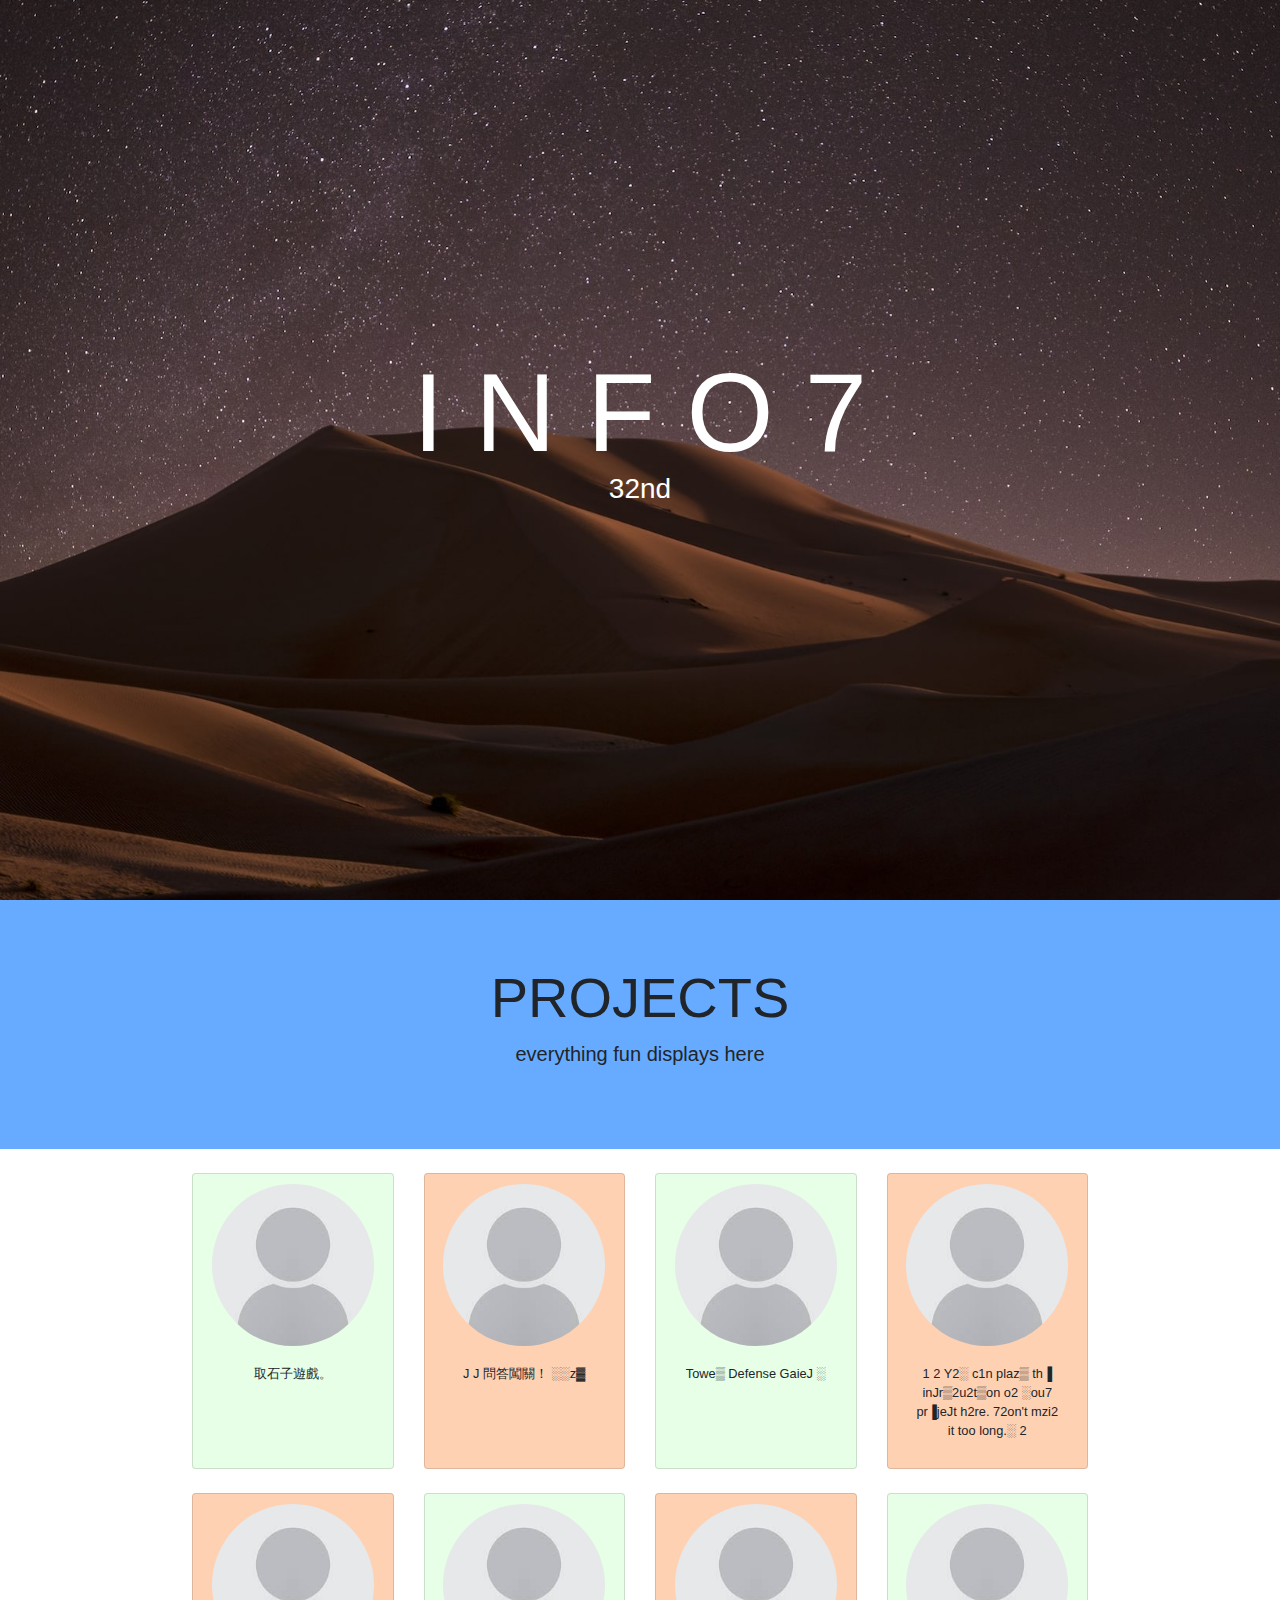
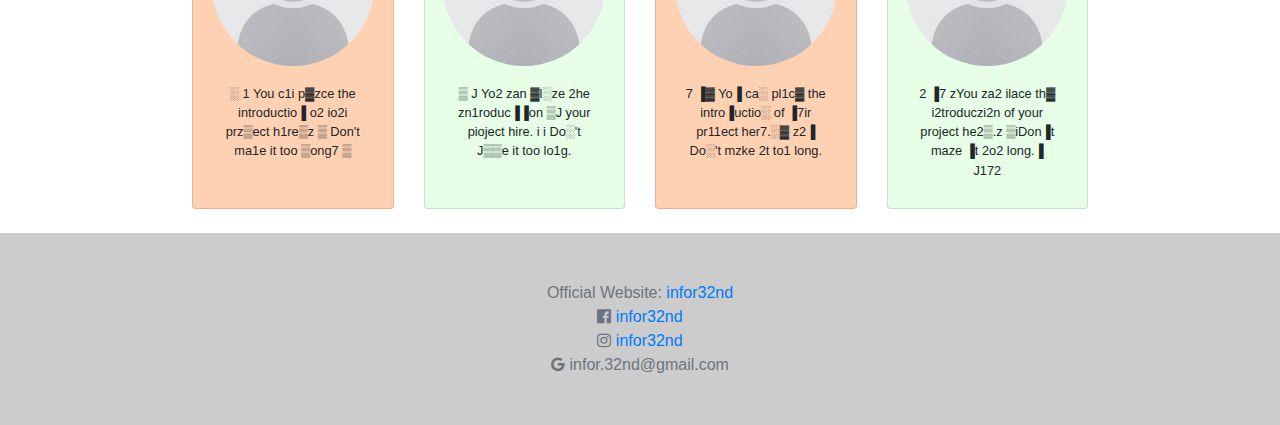
==== index.html @ d8b1f704 "Update and rename UI.html to index.html" ====
<!DOCTYPE html>
<head>
	<meta charset="UTF-8">
	<meta name="description" content="infor32nd project website(main page)">
	<meta name="keywords" content="HTML,CSS,JavaScript">
	<meta name="author" content="thomas wang">
	<meta name="viewport" content="width=device-width, initial-scale=1">
	<title>infor games</title>
	<link rel="stylesheet" href="https://stackpath.bootstrapcdn.com/bootstrap/4.3.1/css/bootstrap.min.css" integrity="sha384-ggOyR0iXCbMQv3Xipma34MD+dH/1fQ784/j6cY/iJTQUOhcWr7x9JvoRxT2MZw1T" crossorigin="anonymous"><!--bootstrap library-->
	<link rel="stylesheet" href="style.css"><!--css-->
	<link rel="stylesheet" href="https://cdnjs.cloudflare.com/ajax/libs/font-awesome/4.7.0/css/font-awesome.min.css"><!--font awesome-icon library-->
	<script src="https://ajax.googleapis.com/ajax/libs/jquery/3.4.1/jquery.min.js"></script><!--jQuery library-->

	<!-- <link rel="stylesheet" href="https://maxcdn.bootstrapcdn.com/bootstrap/3.3.7/css/bootstrap.min.css"> -->
	
	<script src="baffle.js"></script>
	<script src="main.js"></script>
	<script src="https://maxcdn.bootstrapcdn.com/bootstrap/3.3.7/js/bootstrap.min.js"></script>
	<link href="style.css" rel="stylesheet" />
</head>

<body onload="init()">
	<div id="home">
		<div class="landing-text">
			<div class="container container-table" id = "titlebox">
				<div class="row vertical-center-row">
					<div class="container-fluid p-3 p-md-5">
						<h1 id="title-text">I N F O R</h1>
						<h3 class="h332">32nd</h3>
						<br>
					</div>
				</div>
			</div>
			
		</div>
	</div>
	<center><div class="cont">
		<div class="jumbotron-fluid" style="padding: 4rem;background: #0073ff99">
			<div class="container">
				<h1 class="display-4">PROJECTS</h1>
				<p class="lead">everything fun displays here</p>
			</div>
		</div>
		<br>
		<div style="width: 70%">
			<div class="card-deck">
				<div class="rounded card bk" style="background: #e6ffe6">
					<div class="card-body" onclick="window.open('https://infor32.github.io/Nim/index')">
						<img src="usericon.jpg" alt="project" class="icon">
						<p class="pjit" style="margin: 10%">
							取石子遊戲。
						</p>
					</div>
				</div>
				<div class="rounded card bk" style="background: #ffd1b3">
					<div class="card-body" onclick="window.open('https://slides.com/tim25871014/deck')">
						<img src="usericon.jpg" alt="project" class="icon">
						<p class="pjit" style="margin: 10%">
							問答闖關！
						</p>
					</div>
				</div>
				<div class="rounded card bk" style="background: #e6ffe6">
					<div class="card-body" onclick="window.open('https://infor32.github.io/TDgame/')">
						<img src="usericon.jpg" alt="project" class="icon">
						<p class="pjit" style="margin: 10%">
							Tower Defense Game.
						</p>
					</div>
				</div>
				<div class="rounded card bk" style="background: #ffd1b3">
					<div class="card-body">
						<img src="usericon.jpg" alt="project" class="icon">
						<p class="pjit" style="margin: 10%">
							You can place the introduction of your project here.<br>
							Don't make it too long.
						</p>
					</div>
				</div>
			</div>
			<br>
			<div class="card-deck">
				<div class="rounded card bk" style="background: #ffd1b3">
					<div class="card-body">
						<img src="usericon.jpg" alt="project" class="icon">
						<p class="pjit" style="margin: 10%">
							You can place the introduction of your project here.<br>
							Don't make it too long.
						</p>
					</div>
				</div>
				<div class="rounded card bk" style="background: #e6ffe6">
					<div class="card-body">
						<img src="usericon.jpg" alt="project" class="icon">
						<p class="pjit" style="margin: 10%">
							You can place the introduction of your project here.<br>
							Don't make it too long.
						</p>
					</div>
				</div>
				<div class="rounded card bk" style="background: #ffd1b3">
					<div class="card-body">
						<img src="usericon.jpg" alt="project" class="icon">
						<p class="pjit" style="margin: 10%">
							You can place the introduction of your project here.<br>
							Don't make it too long.
						</p>
					</div>
				</div>
				<div class="rounded card bk" style="background: #e6ffe6">
					<div class="card-body">
						<img src="usericon.jpg" alt="project" class="icon">
						<p class="pjit" style="margin: 10%">
							You can place the introduction of your project here.<br>
							Don't make it too long.
						</p>
					</div>
				</div>
			</div>
		</div>
		<br>
		<footer class="bd-footer text-muted" style="background: #cccccc">
			<div class="container-fluid p-3 p-md-5">
				<div>
					Official Website: <a href="https://www.infor.org">infor32nd</a>
				</div>
				<div>
					<i class="fa fa-facebook-official"></i>  <a href="https://www.facebook.com/infor.32nd/">infor32nd</a>
				</div>
				<div>
					<i class="fa fa-instagram"></i>  <a href="https://www.instagram.com/infor32nd/">infor32nd</a>
				</div>
				<div>
					<i class="fa fa-google"></i>  infor.32nd@gmail.com</a>
				</div>
			</div>
		</footer>
	</div></center>
</body>
</html>
---- style.css ----
@import url('https://fonts.googleapis.com/css?family=Montserrat:400');
html,body {
	height: 100%;
	width: 100%;
}
#title-text{
	font-family: 'Consolas', sans-serif;
	font-size: 700%;
	line-height: .9;
}
#home {
	background: url(sand-mountain.jpg) no-repeat 50% 50%;
	display: table;
	height: 100%;
	width: 100%;
	background-size: cover;
	color: #FFF;
	font-family: sans-serif;
}
.landing-text {
	display: table-cell;
	vertical-align: middle;
	text-align: center;
}
.h33 {
	font-family: 'Consolas', sans-serif;
	font-size: 260%;
	font-weight: 500;
	line-height: 1.2;
}
.btn-default {
	background-color: #FFF;
	color: #36342F;
	font-size: 160%;
}
.btn-default:hover {
	color: #FFF;
	background-color: #36342F;
}
@media (max-width: 768px) {
	#title-box {
		font-size: 350%;
	}
	.h33 {
		font-size: 150%;
	}
	.btn-default {
		font-size: 120%;
	}
}


.cont{
	font-family: "Comic Sans MS", cursive, sans-serif;
}
.bk{
	width: 100%;
}
.bk:hover{
	box-shadow: 0 12px 16px 0 rgba(0,0,0,0.24),0 17px 50px 0 rgba(0,0,0,0.19);
}
.card-body{
	padding: 5%;
}
.icon{
	width: 90%;
	height: auto;
	border-radius: 50%;
}
.pjit{
	font-size: 80%;
}
.fa-facebook {
  background: #3B5998;
  color: white;
}
---- style.css ----
@import url('https://fonts.googleapis.com/css?family=Montserrat:400');
html,body {
	height: 100%;
	width: 100%;
}
#title-text{
	font-family: 'Consolas', sans-serif;
	font-size: 700%;
	line-height: .9;
}
#home {
	background: url(sand-mountain.jpg) no-repeat 50% 50%;
	display: table;
	height: 100%;
	width: 100%;
	background-size: cover;
	color: #FFF;
	font-family: sans-serif;
}
.landing-text {
	display: table-cell;
	vertical-align: middle;
	text-align: center;
}
.h33 {
	font-family: 'Consolas', sans-serif;
	font-size: 260%;
	font-weight: 500;
	line-height: 1.2;
}
.btn-default {
	background-color: #FFF;
	color: #36342F;
	font-size: 160%;
}
.btn-default:hover {
	color: #FFF;
	background-color: #36342F;
}
@media (max-width: 768px) {
	#title-box {
		font-size: 350%;
	}
	.h33 {
		font-size: 150%;
	}
	.btn-default {
		font-size: 120%;
	}
}


.cont{
	font-family: "Comic Sans MS", cursive, sans-serif;
}
.bk{
	width: 100%;
}
.bk:hover{
	box-shadow: 0 12px 16px 0 rgba(0,0,0,0.24),0 17px 50px 0 rgba(0,0,0,0.19);
}
.card-body{
	padding: 5%;
}
.icon{
	width: 90%;
	height: auto;
	border-radius: 50%;
}
.pjit{
	font-size: 80%;
}
.fa-facebook {
  background: #3B5998;
  color: white;
}
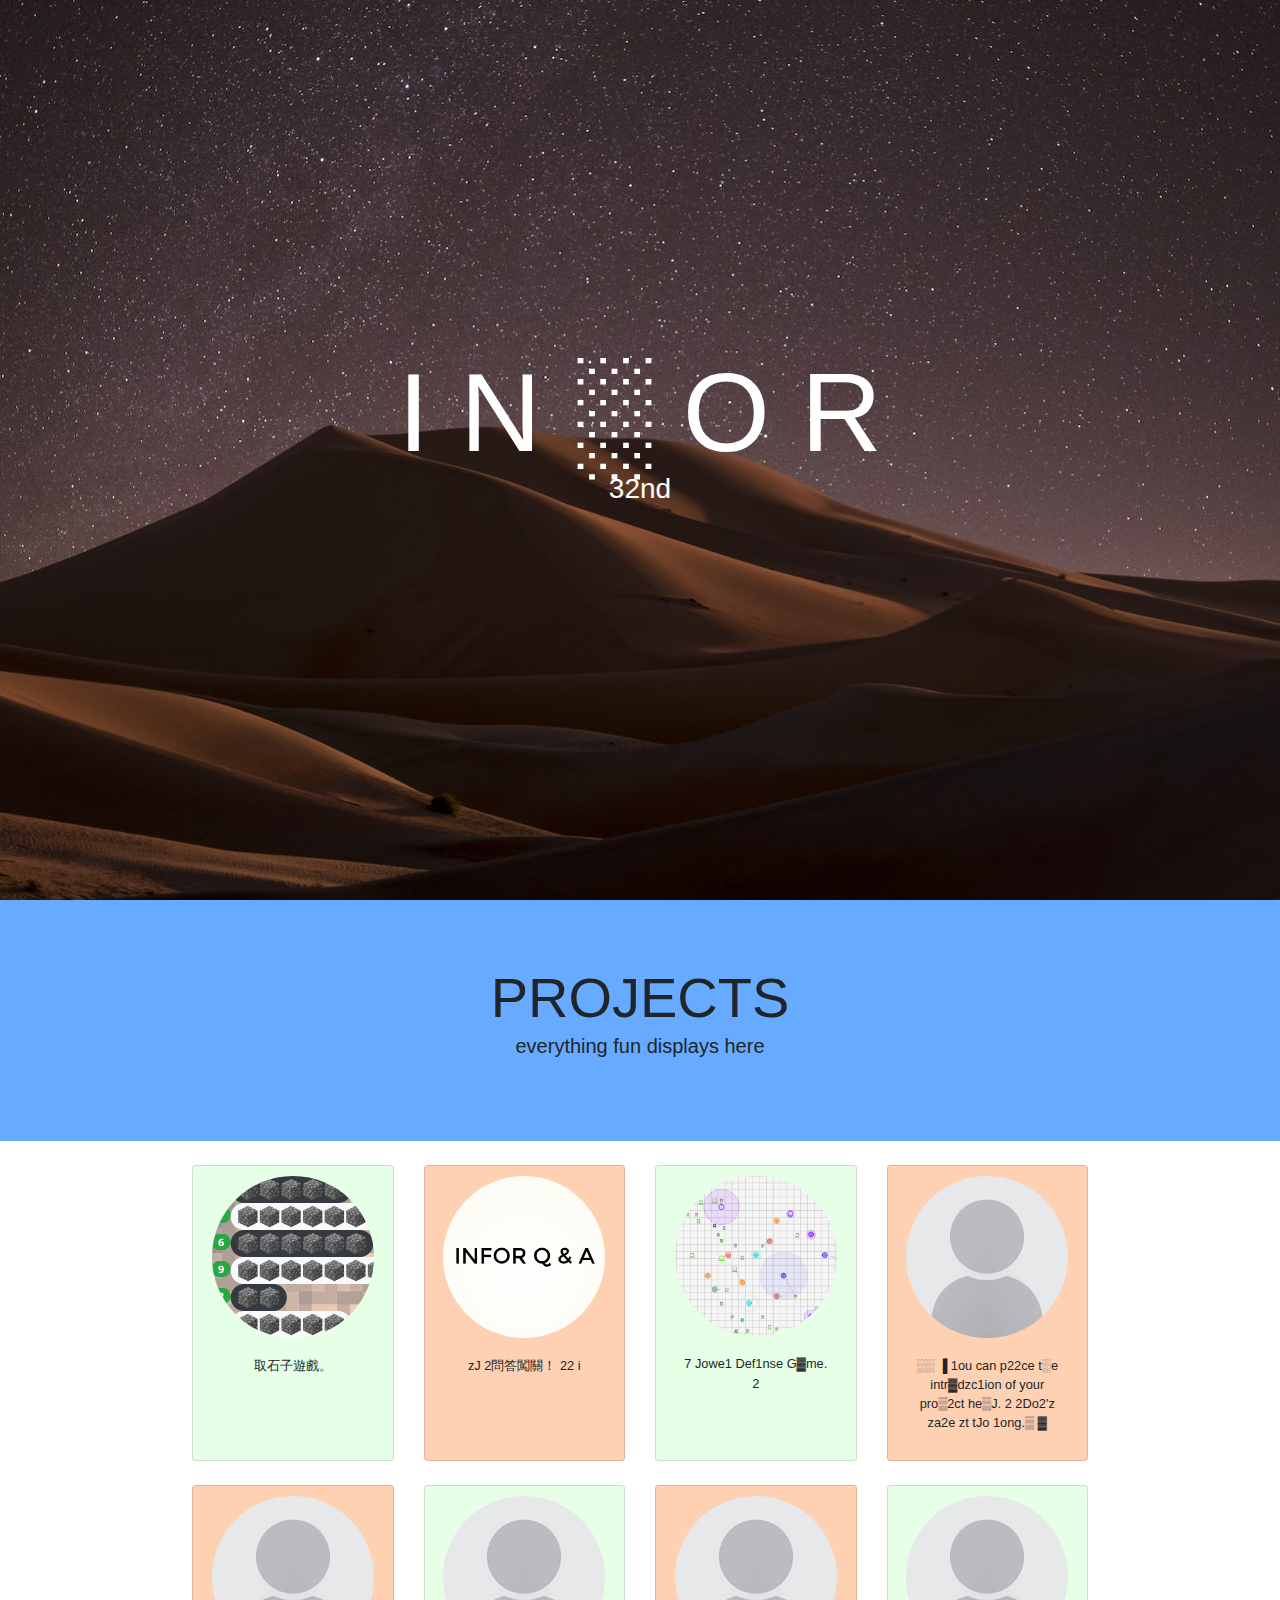
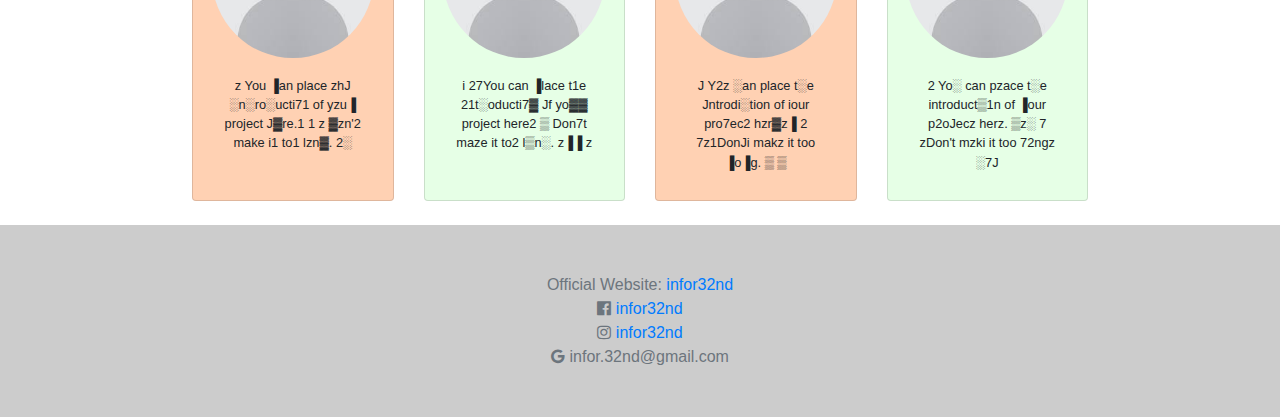
==== commit 648d90d3: "Rename UI.html to index.html" ====
--- a/index.html
+++ b/index.html
@@ -37,7 +37,7 @@
 	<center><div class="cont">
 		<div class="jumbotron-fluid" style="padding: 4rem;background: #0073ff99">
 			<div class="container">
-				<h1 class="display-4">PROJECTS</h1>
+				<h1 class="display-4" style="margin: 0%">PROJECTS</h1>
 				<p class="lead">everything fun displays here</p>
 			</div>
 		</div>
@@ -46,7 +46,7 @@
 			<div class="card-deck">
 				<div class="rounded card bk" style="background: #e6ffe6">
 					<div class="card-body" onclick="window.open('https://infor32.github.io/Nim/index')">
-						<img src="usericon.jpg" alt="project" class="icon">
+						<img src="rock.PNG" alt="project" class="icon">
 						<p class="pjit" style="margin: 10%">
 							取石子遊戲。
 						</p>
@@ -54,7 +54,7 @@
 				</div>
 				<div class="rounded card bk" style="background: #ffd1b3">
 					<div class="card-body" onclick="window.open('https://slides.com/tim25871014/deck')">
-						<img src="usericon.jpg" alt="project" class="icon">
+						<img src="Q&A.PNG" alt="project" class="icon">
 						<p class="pjit" style="margin: 10%">
 							問答闖關！
 						</p>
@@ -62,7 +62,7 @@
 				</div>
 				<div class="rounded card bk" style="background: #e6ffe6">
 					<div class="card-body" onclick="window.open('https://infor32.github.io/TDgame/')">
-						<img src="usericon.jpg" alt="project" class="icon">
+						<img src="TDgame.PNG" alt="project" class="icon">
 						<p class="pjit" style="margin: 10%">
 							Tower Defense Game.
 						</p>
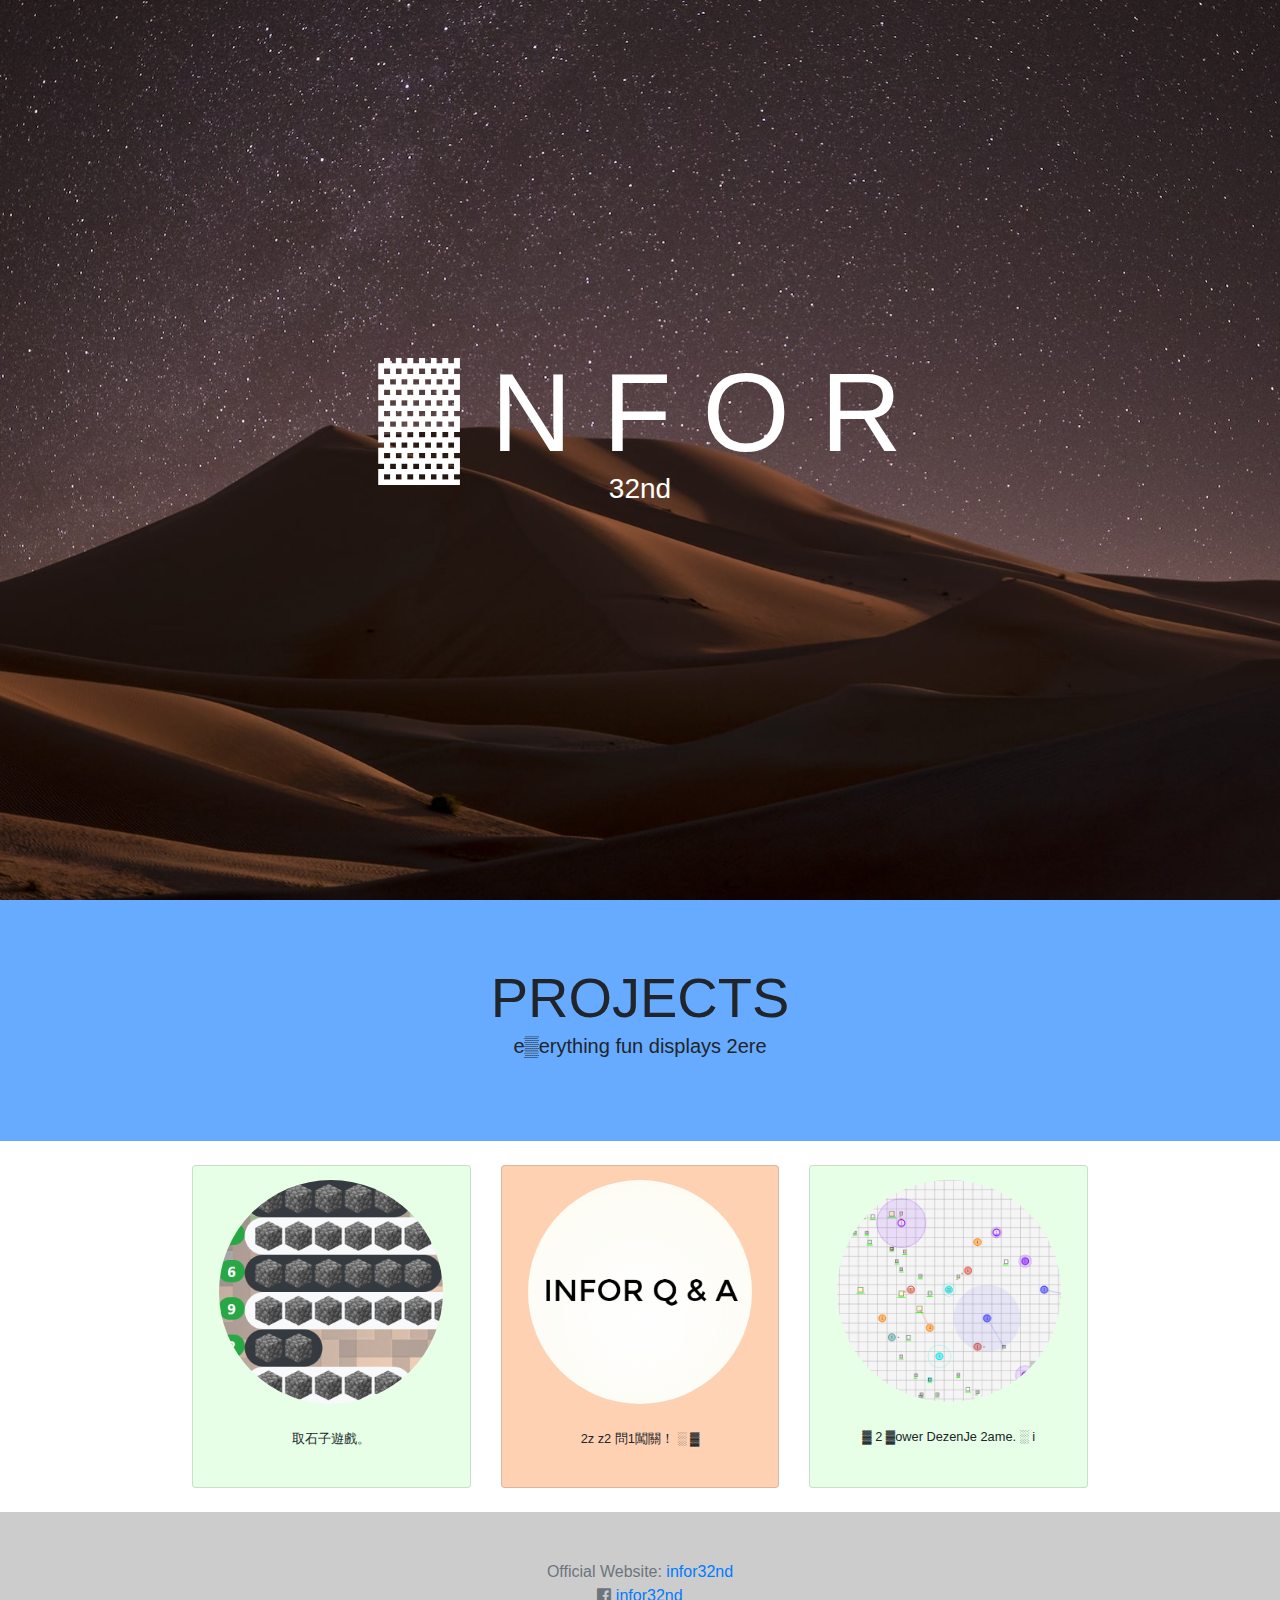
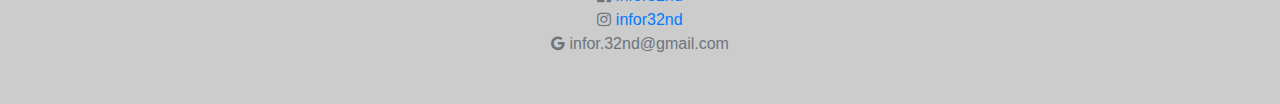
==== commit 0786dbfb: "Update index.html" ====
--- a/index.html
+++ b/index.html
@@ -68,54 +68,6 @@
 						</p>
 					</div>
 				</div>
-				<div class="rounded card bk" style="background: #ffd1b3">
-					<div class="card-body">
-						<img src="usericon.jpg" alt="project" class="icon">
-						<p class="pjit" style="margin: 10%">
-							You can place the introduction of your project here.<br>
-							Don't make it too long.
-						</p>
-					</div>
-				</div>
-			</div>
-			<br>
-			<div class="card-deck">
-				<div class="rounded card bk" style="background: #ffd1b3">
-					<div class="card-body">
-						<img src="usericon.jpg" alt="project" class="icon">
-						<p class="pjit" style="margin: 10%">
-							You can place the introduction of your project here.<br>
-							Don't make it too long.
-						</p>
-					</div>
-				</div>
-				<div class="rounded card bk" style="background: #e6ffe6">
-					<div class="card-body">
-						<img src="usericon.jpg" alt="project" class="icon">
-						<p class="pjit" style="margin: 10%">
-							You can place the introduction of your project here.<br>
-							Don't make it too long.
-						</p>
-					</div>
-				</div>
-				<div class="rounded card bk" style="background: #ffd1b3">
-					<div class="card-body">
-						<img src="usericon.jpg" alt="project" class="icon">
-						<p class="pjit" style="margin: 10%">
-							You can place the introduction of your project here.<br>
-							Don't make it too long.
-						</p>
-					</div>
-				</div>
-				<div class="rounded card bk" style="background: #e6ffe6">
-					<div class="card-body">
-						<img src="usericon.jpg" alt="project" class="icon">
-						<p class="pjit" style="margin: 10%">
-							You can place the introduction of your project here.<br>
-							Don't make it too long.
-						</p>
-					</div>
-				</div>
 			</div>
 		</div>
 		<br>
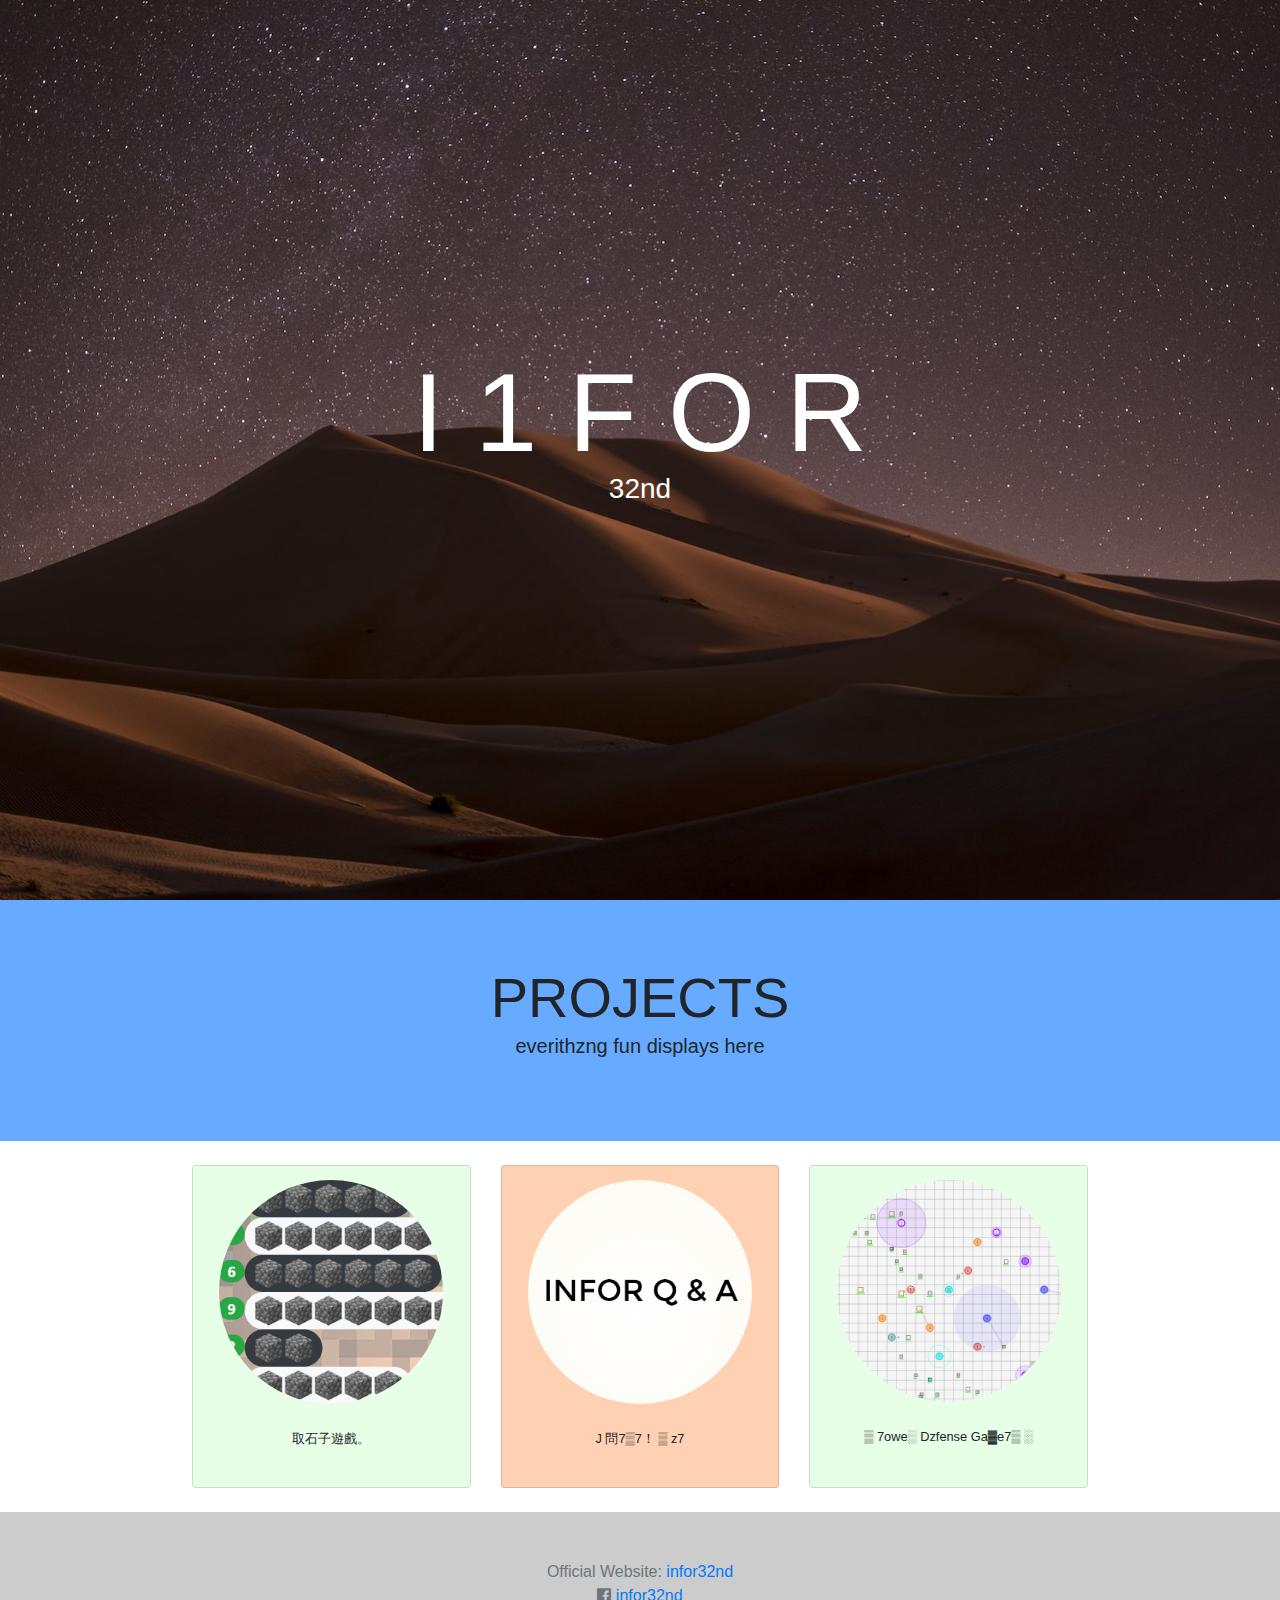
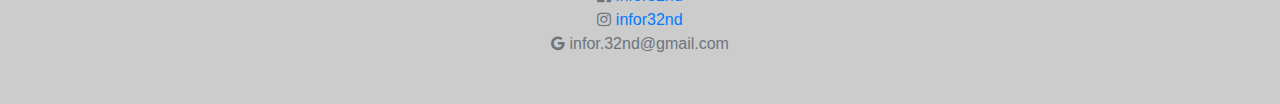
==== commit 38f4a177: "Update index.html" ====
--- a/index.html
+++ b/index.html
@@ -35,7 +35,7 @@
 		</div>
 	</div>
 	<center><div class="cont">
-		<div class="jumbotron-fluid" style="padding: 4rem;background: #0073ff99">
+		<div class="jumbotron-fluid" style="padding: 4rem;margin: 0%;background: #0073ff99">
 			<div class="container">
 				<h1 class="display-4" style="margin: 0%">PROJECTS</h1>
 				<p class="lead">everything fun displays here</p>
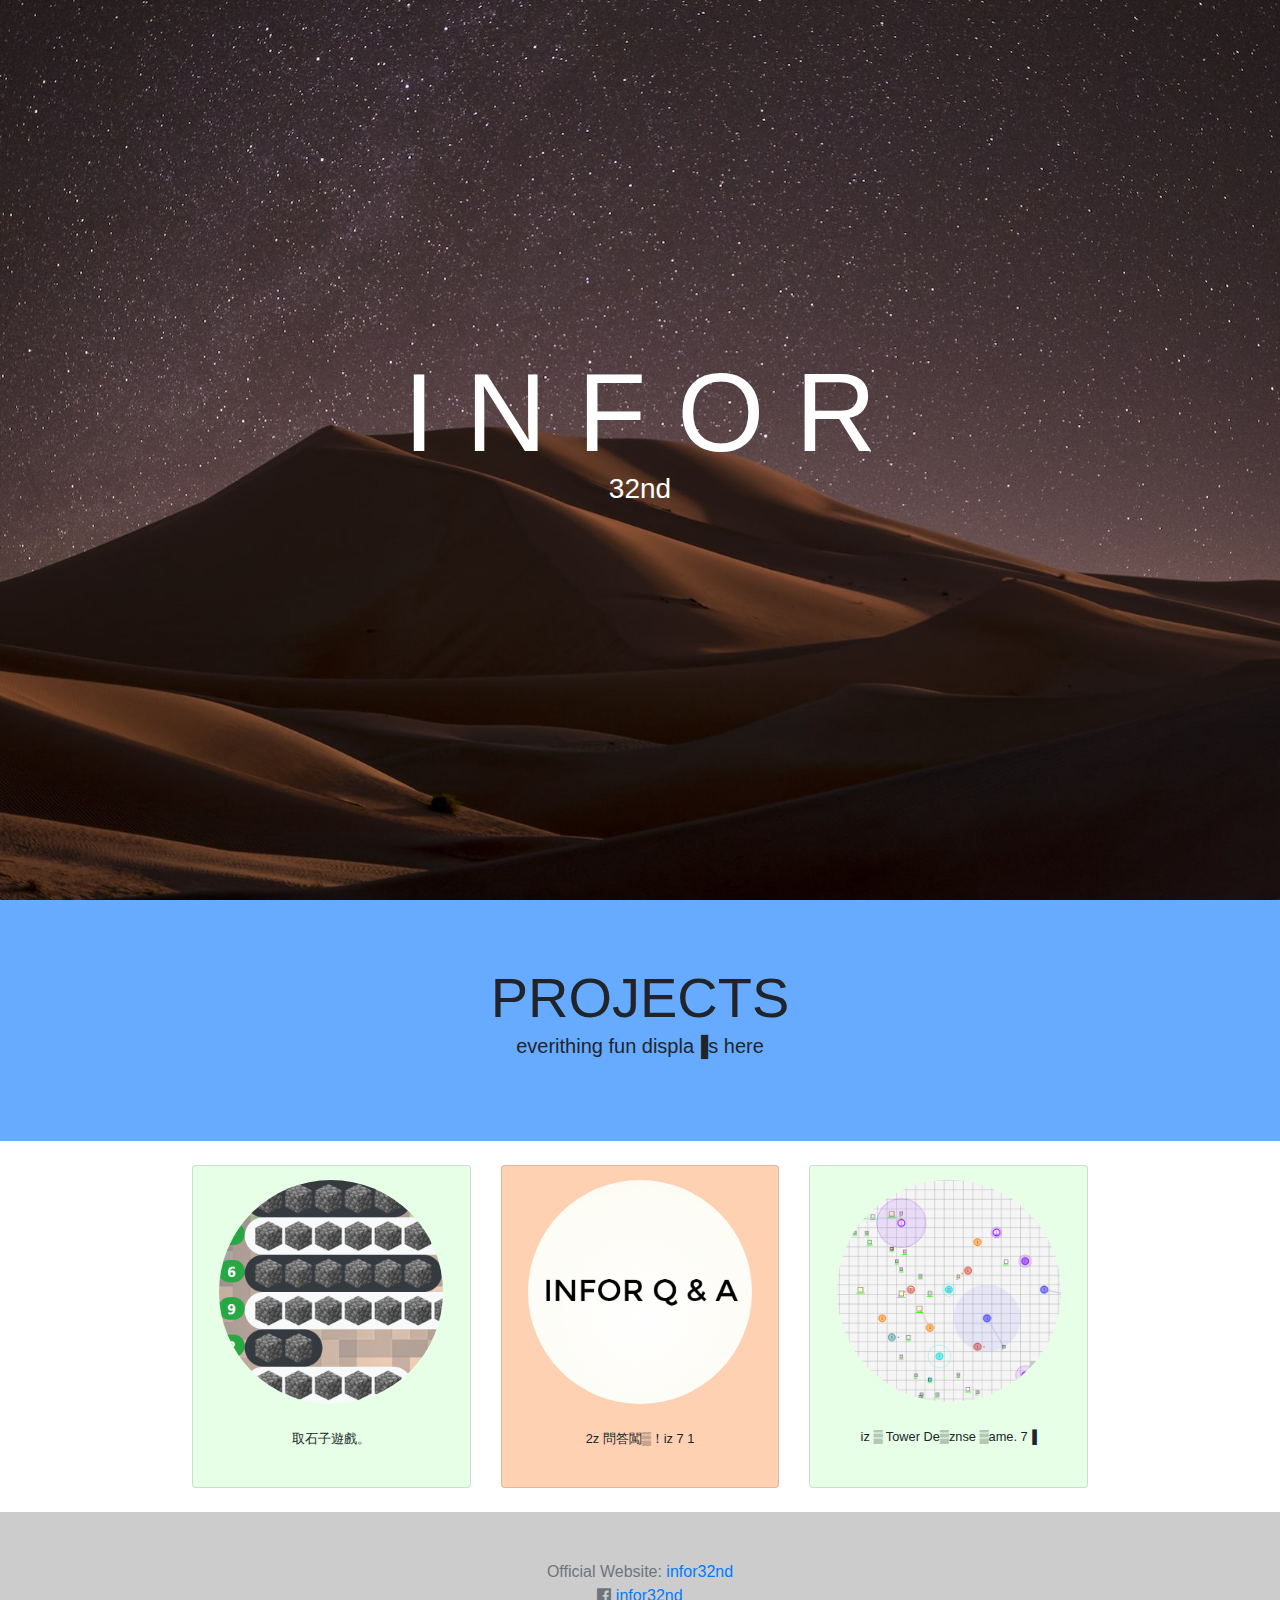
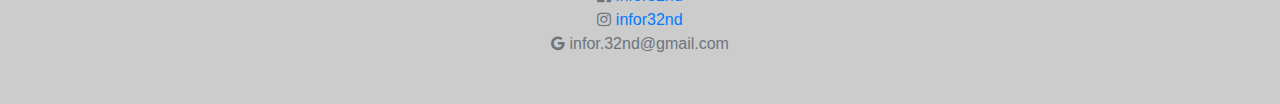
==== commit 40f9a247: "Update index.html" ====
--- a/index.html
+++ b/index.html
@@ -35,7 +35,7 @@
 		</div>
 	</div>
 	<center><div class="cont">
-		<div class="jumbotron-fluid" style="padding: 4rem;margin: 0%;background: #0073ff99">
+		<div class="jumbotron-fluid" style="padding: 4rem;margin: 0;background: #0073ff99">
 			<div class="container">
 				<h1 class="display-4" style="margin: 0%">PROJECTS</h1>
 				<p class="lead">everything fun displays here</p>
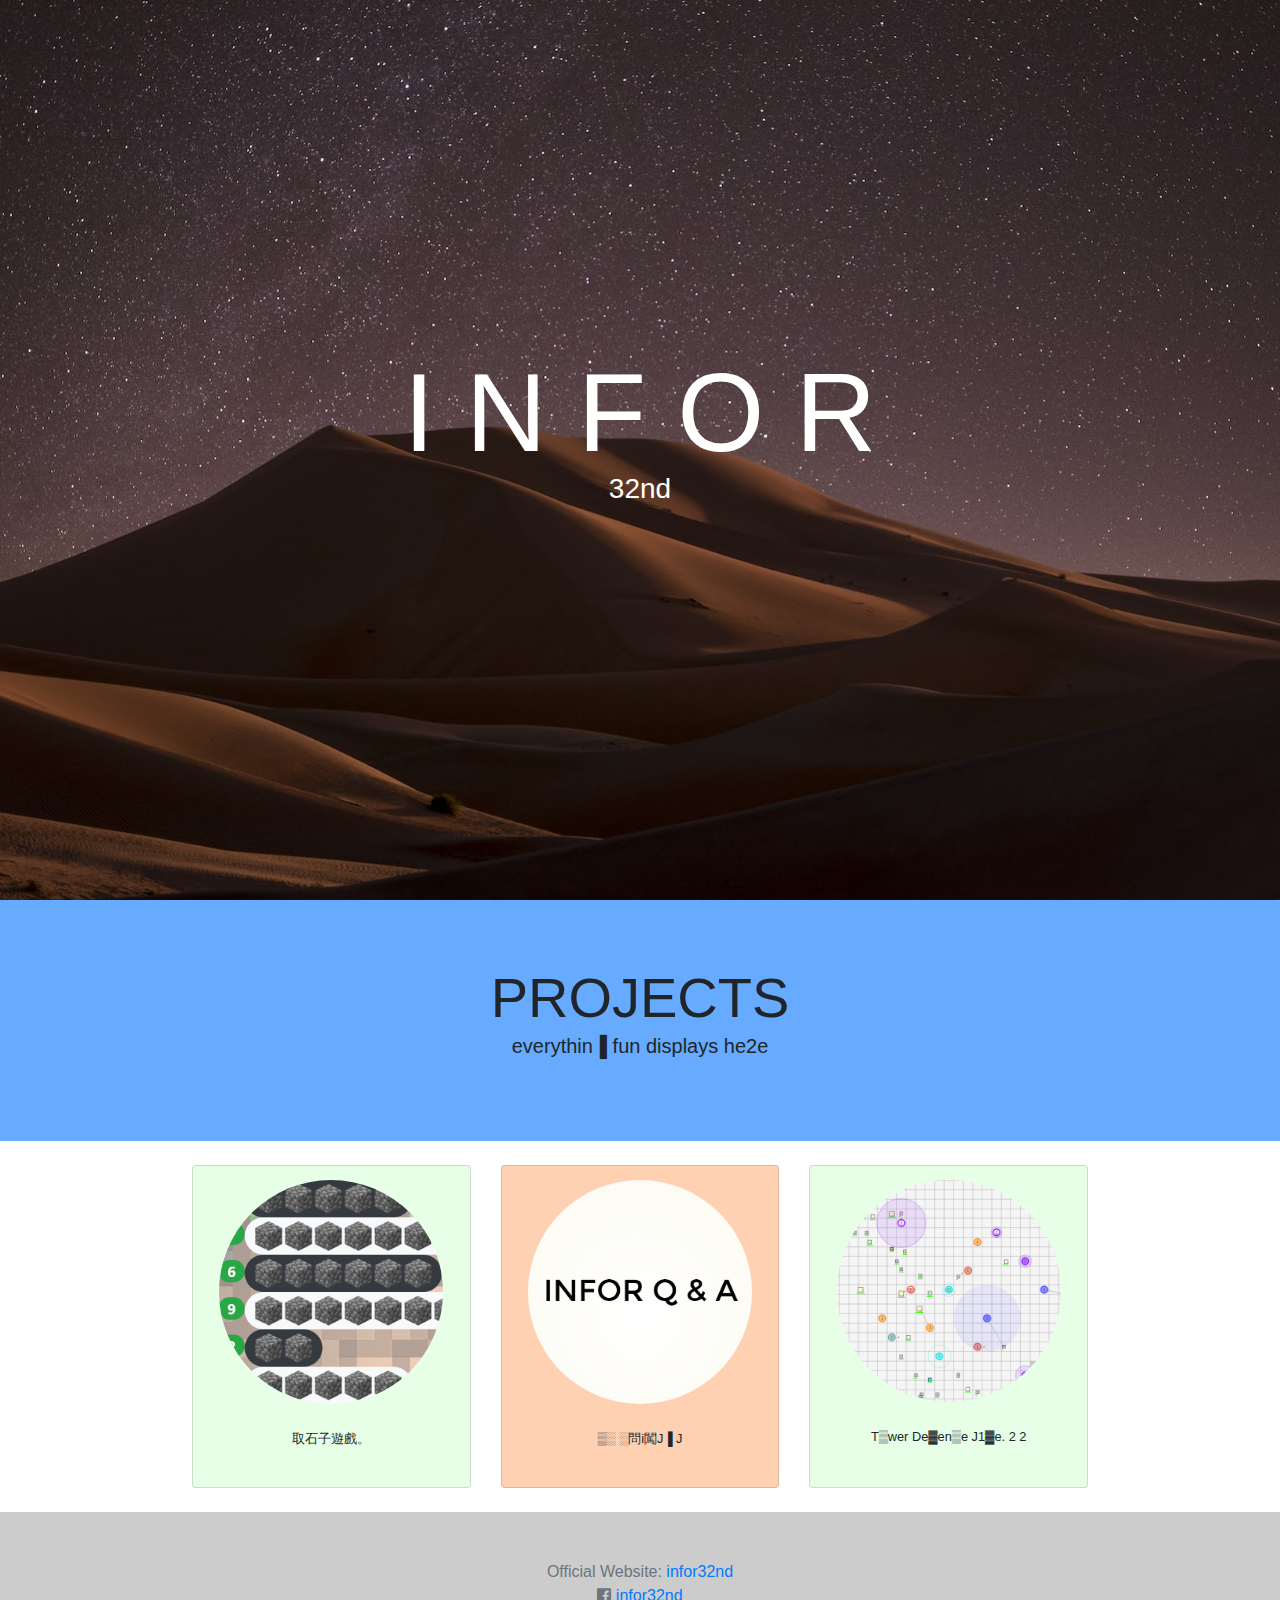
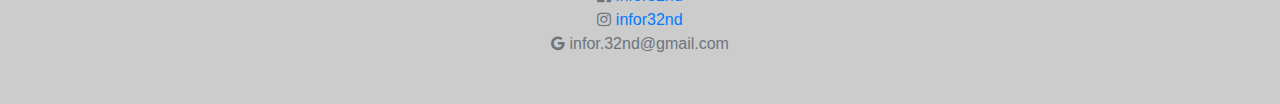
==== commit 948c8008: "Update index.html" ====
--- a/index.html
+++ b/index.html
@@ -35,7 +35,7 @@
 		</div>
 	</div>
 	<center><div class="cont">
-		<div class="jumbotron-fluid" style="padding: 4rem;margin: 0;background: #0073ff99">
+		<div class="jumbotron-fluid" style="padding: 4rem 0rem;margin: 0;background: #0073ff99">
 			<div class="container">
 				<h1 class="display-4" style="margin: 0%">PROJECTS</h1>
 				<p class="lead">everything fun displays here</p>
